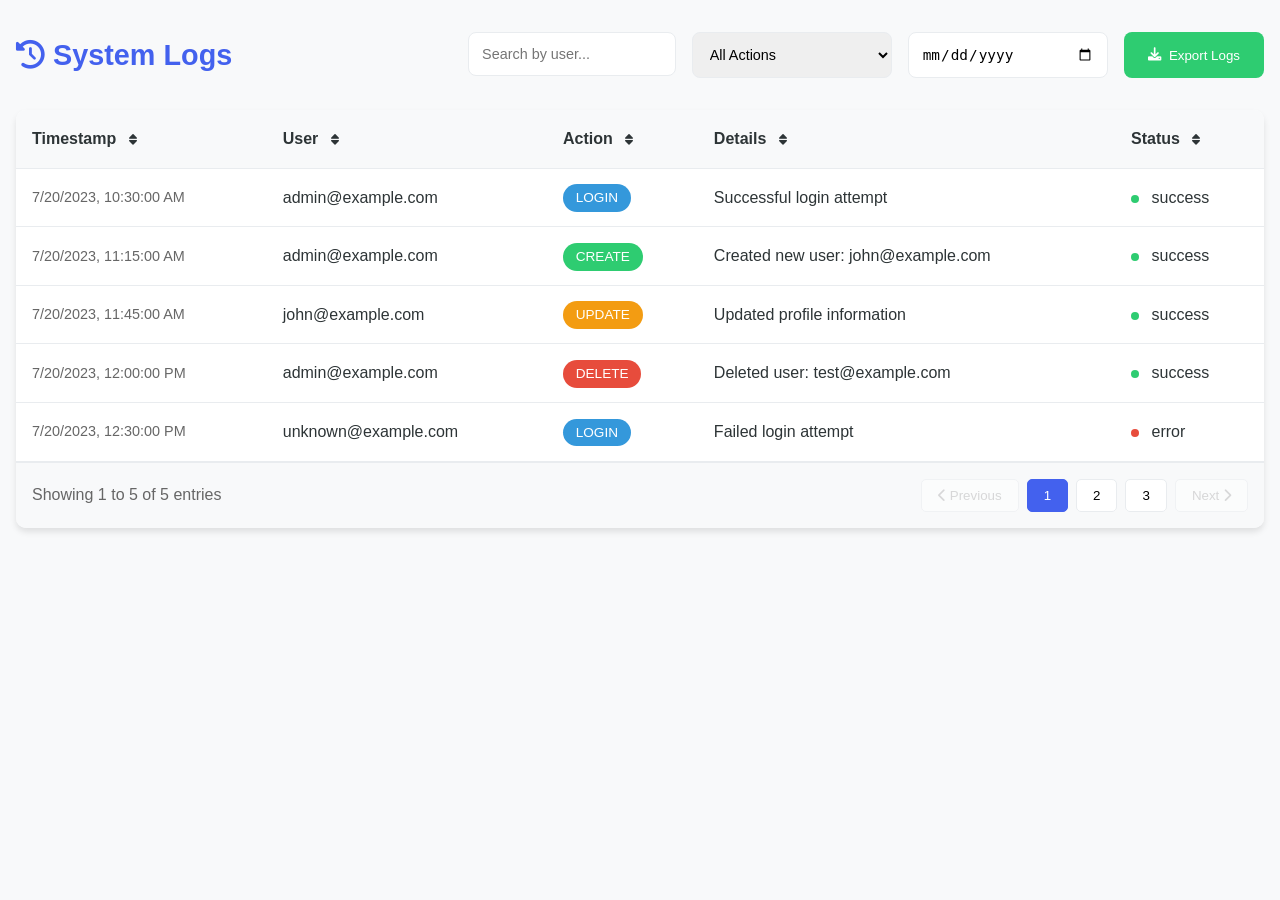
==== Logs.html @ 2fa5e7f1 "This is  start by nouf" ====
<!DOCTYPE html>
<html lang="en">
<head>
    <meta charset="UTF-8">
    <meta name="viewport" content="width=device-width, initial-scale=1.0">
    <title>System Logs</title>
    <link href="https://cdnjs.cloudflare.com/ajax/libs/font-awesome/6.0.0/css/all.min.css" rel="stylesheet">
    <style>
        * {
            margin: 0;
            padding: 0;
            box-sizing: border-box;
        }

        :root {
            --primary-color: #4361ee;
            --secondary-color: #3f37c9;
            --success-color: #2ecc71;
            --warning-color: #f39c12;
            --danger-color: #e74c3c;
            --info-color: #3498db;
            --text-color: #2d3436;
            --bg-color: #f8f9fa;
            --border-color: #e9ecef;
        }

        body {
            font-family: 'Segoe UI', sans-serif;
            background: var(--bg-color);
            color: var(--text-color);
            line-height: 1.6;
        }

        .container {
            max-width: 1400px;
            margin: 2rem auto;
            padding: 0 1rem;
        }

        .header {
            display: flex;
            justify-content: space-between;
            align-items: center;
            margin-bottom: 2rem;
            flex-wrap: wrap;
            gap: 1rem;
        }

        .title {
            font-size: 1.8rem;
            color: var(--primary-color);
            display: flex;
            align-items: center;
            gap: 0.5rem;
        }

        .filters {
            display: flex;
            gap: 1rem;
            flex-wrap: wrap;
        }

        .filter-group {
            position: relative;
        }

        .filter-input {
            padding: 0.8rem;
            border: 1px solid var(--border-color);
            border-radius: 8px;
            font-size: 0.9rem;
            min-width: 200px;
        }

        .filter-input:focus {
            outline: none;
            border-color: var(--primary-color);
            box-shadow: 0 0 0 3px rgba(67, 97, 238, 0.1);
        }

        .logs-container {
            background: white;
            border-radius: 10px;
            box-shadow: 0 4px 6px rgba(0, 0, 0, 0.1);
            overflow: hidden;
        }

        .table-responsive {
            overflow-x: auto;
        }

        table {
            width: 100%;
            border-collapse: collapse;
        }

        th, td {
            padding: 1rem;
            text-align: left;
            border-bottom: 1px solid var(--border-color);
        }

        th {
            background: #f8f9fa;
            font-weight: 600;
            color: var(--text-color);
            cursor: pointer;
            user-select: none;
            position: relative;
        }

        th:hover {
            background: #e9ecef;
        }

        th i {
            margin-left: 0.5rem;
            font-size: 0.8rem;
        }

        tr:hover {
            background: #f8f9fa;
        }

        .action-badge {
            padding: 0.4rem 0.8rem;
            border-radius: 20px;
            font-size: 0.85rem;
            font-weight: 500;
            color: white;
            text-transform: uppercase;
        }

        .action-login { background: var(--info-color); }
        .action-create { background: var(--success-color); }
        .action-update { background: var(--warning-color); }
        .action-delete { background: var(--danger-color); }

        .timestamp {
            color: #666;
            font-size: 0.9rem;
        }

        .pagination {
            display: flex;
            justify-content: space-between;
            align-items: center;
            padding: 1rem;
            background: #f8f9fa;
            border-top: 1px solid var(--border-color);
        }

        .page-info {
            color: #666;
        }

        .page-buttons {
            display: flex;
            gap: 0.5rem;
        }

        .page-btn {
            padding: 0.5rem 1rem;
            border: 1px solid var(--border-color);
            border-radius: 5px;
            background: white;
            cursor: pointer;
            transition: all 0.3s ease;
        }

        .page-btn:hover {
            background: var(--primary-color);
            color: white;
            border-color: var(--primary-color);
        }

        .page-btn.active {
            background: var(--primary-color);
            color: white;
            border-color: var(--primary-color);
        }

        .page-btn:disabled {
            opacity: 0.5;
            cursor: not-allowed;
        }

        @media (max-width: 768px) {
            .header {
                flex-direction: column;
                align-items: stretch;
            }

            .filters {
                flex-direction: column;
            }

            .filter-input {
                width: 100%;
            }
        }

        /* Animation for new logs */
        @keyframes highlightRow {
            0% { background-color: rgba(67, 97, 238, 0.1); }
            100% { background-color: transparent; }
        }

        .new-log {
            animation: highlightRow 2s ease-out;
        }

        /* Export button */
        .export-btn {
            padding: 0.8rem 1.5rem;
            background: var(--success-color);
            color: white;
            border: none;
            border-radius: 8px;
            cursor: pointer;
            display: flex;
            align-items: center;
            gap: 0.5rem;
            transition: all 0.3s ease;
        }

        .export-btn:hover {
            background: #27ae60;
            transform: translateY(-2px);
        }

        /* Status indicator */
        .status-indicator {
            width: 8px;
            height: 8px;
            border-radius: 50%;
            display: inline-block;
            margin-right: 0.5rem;
        }

        .status-success { background: var(--success-color); }
        .status-error { background: var(--danger-color); }
    </style>
</head>
<body>
    <div class="container">
        <div class="header">
            <h1 class="title">
                <i class="fas fa-history"></i>
                System Logs
            </h1>
            <div class="filters">
                <div class="filter-group">
                    <input type="text" class="filter-input" placeholder="Search by user..." id="userFilter">
                </div>
                <div class="filter-group">
                    <select class="filter-input" id="actionFilter">
                        <option value="">All Actions</option>
                        <option value="login">Login</option>
                        <option value="create">Create</option>
                        <option value="update">Update</option>
                        <option value="delete">Delete</option>
                    </select>
                </div>
                <div class="filter-group">
                    <input type="date" class="filter-input" id="dateFilter">
                </div>
                <button class="export-btn" onclick="exportLogs()">
                    <i class="fas fa-download"></i>
                    Export Logs
                </button>
            </div>
        </div>

        <div class="logs-container">
            <div class="table-responsive">
                <table>
                    <thead>
                        <tr>
                            <th onclick="sortTable('timestamp')">
                                Timestamp
                                <i class="fas fa-sort"></i>
                            </th>
                            <th onclick="sortTable('user')">
                                User
                                <i class="fas fa-sort"></i>
                            </th>
                            <th onclick="sortTable('action')">
                                Action
                                <i class="fas fa-sort"></i>
                            </th>
                            <th onclick="sortTable('details')">
                                Details
                                <i class="fas fa-sort"></i>
                            </th>
                            <th onclick="sortTable('status')">
                                Status
                                <i class="fas fa-sort"></i>
                            </th>
                        </tr>
                    </thead>
                    <tbody id="logsTableBody">
                        <!-- Table content will be dynamically populated -->
                    </tbody>
                </table>
            </div>

            <div class="pagination">
                <div class="page-info">
                    Showing <span id="startRecord">1</span> to <span id="endRecord">10</span> of <span id="totalRecords">0</span> entries
                </div>
                <div class="page-buttons">
                    <button class="page-btn" onclick="changePage(-1)" id="prevBtn" disabled>
                        <i class="fas fa-chevron-left"></i> Previous
                    </button>
                    <button class="page-btn active">1</button>
                    <button class="page-btn">2</button>
                    <button class="page-btn">3</button>
                    <button class="page-btn" onclick="changePage(1)" id="nextBtn">
                        Next <i class="fas fa-chevron-right"></i>
                    </button>
                </div>
            </div>
        </div>
    </div>

    <script>
        // Sample logs data
        let logs = [
            {
                id: 1,
                timestamp: '2023-07-20T10:30:00',
                user: 'admin@example.com',
                action: 'login',
                details: 'Successful login attempt',
                status: 'success'
            },
            {
                id: 2,
                timestamp: '2023-07-20T11:15:00',
                user: 'admin@example.com',
                action: 'create',
                details: 'Created new user: john@example.com',
                status: 'success'
            },
            {
                id: 3,
                timestamp: '2023-07-20T11:45:00',
                user: 'john@example.com',
                action: 'update',
                details: 'Updated profile information',
                status: 'success'
            },
            {
                id: 4,
                timestamp: '2023-07-20T12:00:00',
                user: 'admin@example.com',
                action: 'delete',
                details: 'Deleted user: test@example.com',
                status: 'success'
            },
            {
                id: 5,
                timestamp: '2023-07-20T12:30:00',
                user: 'unknown@example.com',
                action: 'login',
                details: 'Failed login attempt',
                status: 'error'
            }
        ];

        // Current sort state
        let currentSort = {
            column: 'timestamp',
            direction: 'desc'
        };

        // Pagination state
        let currentPage = 1;
        const itemsPerPage = 10;

        // Render logs table
        function renderLogs(filteredLogs = logs) {
            const tbody = document.getElementById('logsTableBody');
            tbody.innerHTML = filteredLogs.map(log => `
                <tr>
                    <td class="timestamp">${formatTimestamp(log.timestamp)}</td>
                    <td>${log.user}</td>
                    <td>
                        <span class="action-badge action-${log.action}">
                            ${log.action}
                        </span>
                    </td>
                    <td>${log.details}</td>
                    <td>
                        <span class="status-indicator status-${log.status}"></span>
                        ${log.status}
                    </td>
                </tr>
            `).join('');

            updatePagination(filteredLogs.length);
        }

        // Format timestamp
        function formatTimestamp(timestamp) {
            const date = new Date(timestamp);
            return date.toLocaleString();
        }

        // Sort table
        function sortTable(column) {
            if (currentSort.column === column) {
                currentSort.direction = currentSort.direction === 'asc' ? 'desc' : 'asc';
            } else {
                currentSort.column = column;
                currentSort.direction = 'asc';
            }

            logs.sort((a, b) => {
                let comparison = 0;
                if (a[column] > b[column]) comparison = 1;
                if (a[column] < b[column]) comparison = -1;
                return currentSort.direction === 'asc' ? comparison : -comparison;
            });

            renderLogs();
            updateSortIcons();
        }

        // Update sort icons
        function updateSortIcons() {
            const headers = document.querySelectorAll('th');
            headers.forEach(header => {
                const icon = header.querySelector('i');
                if (header.textContent.toLowerCase().includes(currentSort.column)) {
                    icon.className = `fas fa-sort-${currentSort.direction}`;
                } else {
                    icon.className = 'fas fa-sort';
                }
            });
        }

        // Filter logs
        function filterLogs() {
            const userFilter = document.getElementById('userFilter').value.toLowerCase();
            const actionFilter = document.getElementById('actionFilter').value.toLowerCase();
            const dateFilter = document.getElementById('dateFilter').value;

            const filteredLogs = logs.filter(log => {
                const matchUser = log.user.toLowerCase().includes(userFilter);
                const matchAction = !actionFilter || log.action === actionFilter;
                const matchDate = !dateFilter || log.timestamp.includes(dateFilter);
                return matchUser && matchAction && matchDate;
            });

            renderLogs(filteredLogs);
        }

        // Update pagination
        function updatePagination(totalItems) {
            const totalPages = Math.ceil(totalItems / itemsPerPage);
            document.getElementById('startRecord').textContent = ((currentPage - 1) * itemsPerPage) + 1;
            document.getElementById('endRecord').textContent = Math.min(currentPage * itemsPerPage, totalItems);
            document.getElementById('totalRecords').textContent = totalItems;
            
            document.getElementById('prevBtn').disabled = currentPage === 1;
            document.getElementById('nextBtn').disabled = currentPage === totalPages;
        }

        // Change page
        function changePage(delta) {
            currentPage += delta;
            filterLogs();
        }

        // Export logs
        function exportLogs() {
            const csv = [
                ['Timestamp', 'User', 'Action', 'Details', 'Status'],
                ...logs.map(log => [
                    formatTimestamp(log.timestamp),
                    log.user,
                    log.action,
                    log.details,
                    log.status
                ])
            ].map(row => row.join(',')).join('\n');

            const blob = new Blob([csv], { type: 'text/csv' });
            const url = window.URL.createObjectURL(blob);
            const a = document.createElement('a');
            a.href = url;
            a.download = 'system_logs.csv';
            a.click();
            window.URL.revokeObjectURL(url);
        }

        // Event listeners
        document.getElementById('userFilter').addEventListener('input', filterLogs);
        document.getElementById('actionFilter').addEventListener('change', filterLogs);
        document.getElementById('dateFilter').addEventListener('change', filterLogs);

        // Initial render
        renderLogs();
    </script>
</body>
</html>
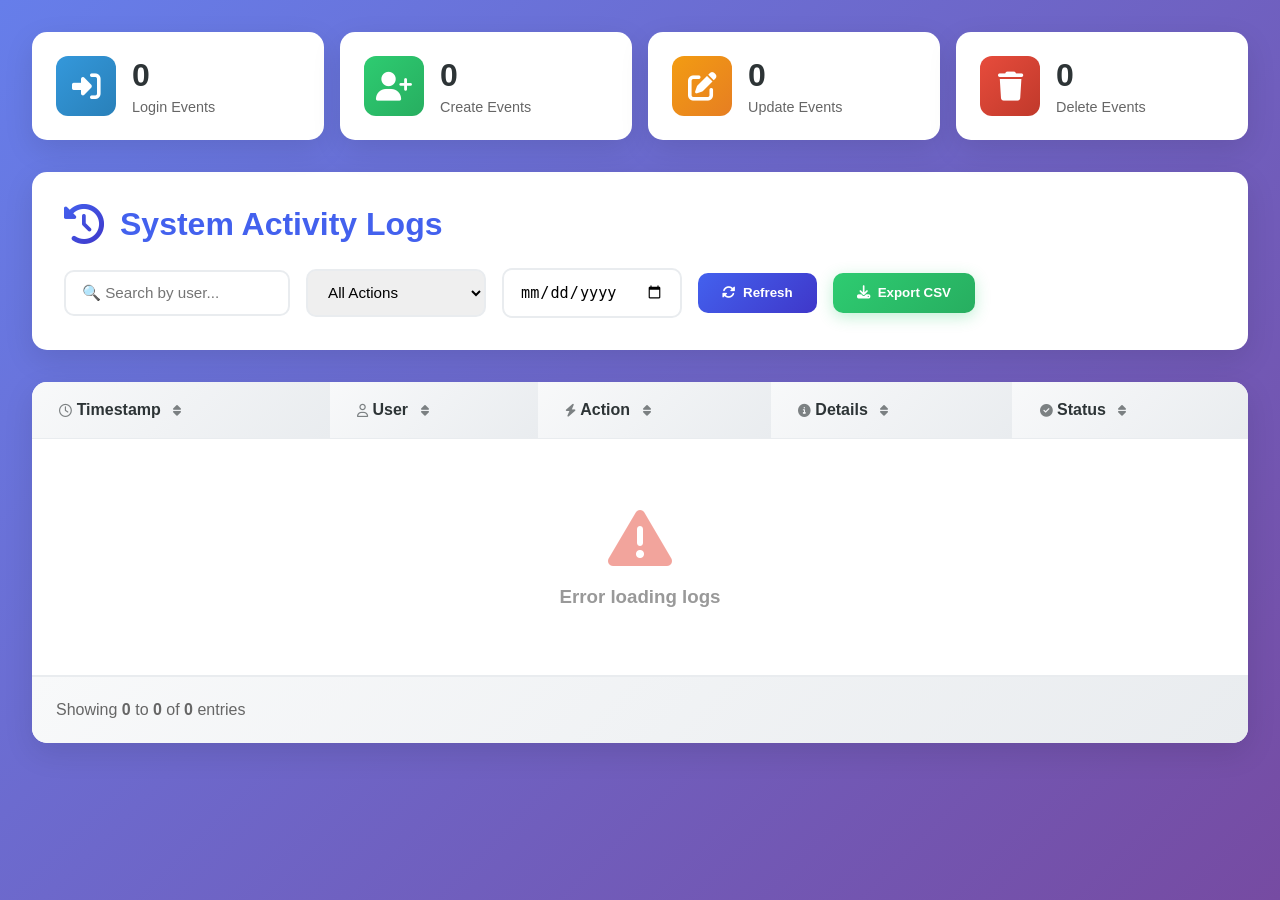
==== commit 046bdc6f: "180" ====
--- a/Logs.html
+++ b/Logs.html
@@ -3,8 +3,8 @@
 <head>
     <meta charset="UTF-8">
     <meta name="viewport" content="width=device-width, initial-scale=1.0">
-    <title>System Logs</title>
-    <link href="https://cdnjs.cloudflare.com/ajax/libs/font-awesome/6.0.0/css/all.min.css" rel="stylesheet">
+    <title>System Logs - Activity Monitor</title>
+    <link href="https://cdnjs.cloudflare.com/ajax/libs/font-awesome/6.4.0/css/all.min.css" rel="stylesheet">
     <style>
         * {
             margin: 0;
@@ -13,75 +13,103 @@
         }
 
         :root {
-            --primary-color: #4361ee;
-            --secondary-color: #3f37c9;
-            --success-color: #2ecc71;
-            --warning-color: #f39c12;
-            --danger-color: #e74c3c;
-            --info-color: #3498db;
-            --text-color: #2d3436;
-            --bg-color: #f8f9fa;
-            --border-color: #e9ecef;
+            --primary: #4361ee;
+            --secondary: #3f37c9;
+            --success: #2ecc71;
+            --warning: #f39c12;
+            --danger: #e74c3c;
+            --info: #3498db;
+            --dark: #2d3436;
+            --light: #f8f9fa;
+            --border: #e9ecef;
         }
 
         body {
-            font-family: 'Segoe UI', sans-serif;
-            background: var(--bg-color);
-            color: var(--text-color);
-            line-height: 1.6;
+            font-family: 'Segoe UI', Tahoma, Geneva, Verdana, sans-serif;
+            background: linear-gradient(135deg, #667eea 0%, #764ba2 100%);
+            min-height: 100vh;
+            padding: 2rem;
         }
 
         .container {
             max-width: 1400px;
-            margin: 2rem auto;
-            padding: 0 1rem;
+            margin: 0 auto;
         }
 
         .header {
+            background: white;
+            padding: 2rem;
+            border-radius: 15px;
+            box-shadow: 0 10px 30px rgba(0,0,0,0.1);
+            margin-bottom: 2rem;
             display: flex;
             justify-content: space-between;
             align-items: center;
-            margin-bottom: 2rem;
             flex-wrap: wrap;
+            gap: 1.5rem;
+        }
+
+        .title {
+            font-size: 2rem;
+            color: var(--primary);
+            display: flex;
+            align-items: center;
             gap: 1rem;
         }
 
-        .title {
-            font-size: 1.8rem;
-            color: var(--primary-color);
-            display: flex;
-            align-items: center;
-            gap: 0.5rem;
+        .title i {
+            font-size: 2.5rem;
+            background: linear-gradient(135deg, var(--primary), var(--secondary));
+            -webkit-background-clip: text;
+            -webkit-text-fill-color: transparent;
         }
 
         .filters {
             display: flex;
             gap: 1rem;
             flex-wrap: wrap;
-        }
-
-        .filter-group {
-            position: relative;
-        }
-
-        .filter-input {
-            padding: 0.8rem;
-            border: 1px solid var(--border-color);
-            border-radius: 8px;
-            font-size: 0.9rem;
-            min-width: 200px;
-        }
-
-        .filter-input:focus {
+            align-items: center;
+        }
+
+        .filter-input, .filter-select {
+            padding: 0.8rem 1rem;
+            border: 2px solid var(--border);
+            border-radius: 10px;
+            font-size: 0.95rem;
+            transition: all 0.3s ease;
+            min-width: 180px;
+        }
+
+        .filter-input:focus, .filter-select:focus {
             outline: none;
-            border-color: var(--primary-color);
-            box-shadow: 0 0 0 3px rgba(67, 97, 238, 0.1);
+            border-color: var(--primary);
+            box-shadow: 0 0 0 4px rgba(67, 97, 238, 0.1);
+        }
+
+        .export-btn {
+            padding: 0.8rem 1.5rem;
+            background: linear-gradient(135deg, var(--success), #27ae60);
+            color: white;
+            border: none;
+            border-radius: 10px;
+            cursor: pointer;
+            display: flex;
+            align-items: center;
+            gap: 0.5rem;
+            font-weight: 600;
+            transition: all 0.3s ease;
+            box-shadow: 0 4px 15px rgba(46, 204, 113, 0.3);
+        }
+
+        .export-btn:hover {
+            transform: translateY(-2px);
+            box-shadow: 0 6px 20px rgba(46, 204, 113, 0.4);
         }
 
         .logs-container {
             background: white;
-            border-radius: 10px;
-            box-shadow: 0 4px 6px rgba(0, 0, 0, 0.1);
+            border-radius: 15px;
+            box-shadow: 0 10px 30px rgba(0,0,0,0.1);
             overflow: hidden;
         }
 
@@ -95,27 +123,28 @@
         }
 
         th, td {
-            padding: 1rem;
+            padding: 1.2rem;
             text-align: left;
-            border-bottom: 1px solid var(--border-color);
+            border-bottom: 1px solid var(--border);
         }
 
         th {
-            background: #f8f9fa;
+            background: linear-gradient(135deg, #f8f9fa, #e9ecef);
             font-weight: 600;
-            color: var(--text-color);
+            color: var(--dark);
             cursor: pointer;
             user-select: none;
-            position: relative;
+            transition: background 0.3s ease;
         }
 
         th:hover {
-            background: #e9ecef;
+            background: linear-gradient(135deg, #e9ecef, #dee2e6);
         }
 
         th i {
             margin-left: 0.5rem;
             font-size: 0.8rem;
+            opacity: 0.6;
         }
 
         tr:hover {
@@ -123,66 +152,130 @@
         }
 
         .action-badge {
-            padding: 0.4rem 0.8rem;
+            padding: 0.5rem 1rem;
             border-radius: 20px;
             font-size: 0.85rem;
-            font-weight: 500;
+            font-weight: 600;
             color: white;
             text-transform: uppercase;
-        }
-
-        .action-login { background: var(--info-color); }
-        .action-create { background: var(--success-color); }
-        .action-update { background: var(--warning-color); }
-        .action-delete { background: var(--danger-color); }
+            display: inline-flex;
+            align-items: center;
+            gap: 0.5rem;
+        }
+
+        .action-login { 
+            background: linear-gradient(135deg, var(--info), #2980b9);
+        }
+        .action-create { 
+            background: linear-gradient(135deg, var(--success), #27ae60);
+        }
+        .action-update { 
+            background: linear-gradient(135deg, var(--warning), #e67e22);
+        }
+        .action-delete { 
+            background: linear-gradient(135deg, var(--danger), #c0392b);
+        }
 
         .timestamp {
             color: #666;
             font-size: 0.9rem;
-        }
+            display: flex;
+            align-items: center;
+            gap: 0.5rem;
+        }
+
+        .status-indicator {
+            width: 10px;
+            height: 10px;
+            border-radius: 50%;
+            display: inline-block;
+            margin-right: 0.5rem;
+            animation: pulse 2s infinite;
+        }
+
+        @keyframes pulse {
+            0%, 100% { opacity: 1; }
+            50% { opacity: 0.5; }
+        }
+
+        .status-success { background: var(--success); }
+        .status-error { background: var(--danger); }
 
         .pagination {
             display: flex;
             justify-content: space-between;
             align-items: center;
-            padding: 1rem;
-            background: #f8f9fa;
-            border-top: 1px solid var(--border-color);
+            padding: 1.5rem;
+            background: linear-gradient(135deg, #f8f9fa, #e9ecef);
+            border-top: 1px solid var(--border);
+            flex-wrap: wrap;
+            gap: 1rem;
         }
 
         .page-info {
             color: #666;
+            font-weight: 500;
         }
 
         .page-buttons {
             display: flex;
             gap: 0.5rem;
+            flex-wrap: wrap;
         }
 
         .page-btn {
-            padding: 0.5rem 1rem;
-            border: 1px solid var(--border-color);
-            border-radius: 5px;
+            padding: 0.6rem 1rem;
+            border: 2px solid var(--border);
+            border-radius: 8px;
             background: white;
             cursor: pointer;
             transition: all 0.3s ease;
-        }
-
-        .page-btn:hover {
-            background: var(--primary-color);
+            font-weight: 500;
+        }
+
+        .page-btn:hover:not(:disabled) {
+            background: var(--primary);
             color: white;
-            border-color: var(--primary-color);
+            border-color: var(--primary);
+            transform: translateY(-2px);
         }
 
         .page-btn.active {
-            background: var(--primary-color);
+            background: var(--primary);
             color: white;
-            border-color: var(--primary-color);
+            border-color: var(--primary);
         }
 
         .page-btn:disabled {
             opacity: 0.5;
             cursor: not-allowed;
+        }
+
+        .loading {
+            text-align: center;
+            padding: 3rem;
+            color: #666;
+        }
+
+        .loading i {
+            font-size: 3rem;
+            animation: spin 1s linear infinite;
+        }
+
+        @keyframes spin {
+            100% { transform: rotate(360deg); }
+        }
+
+        .empty-state {
+            text-align: center;
+            padding: 3rem;
+            color: #999;
+        }
+
+        .empty-state i {
+            font-size: 4rem;
+            margin-bottom: 1rem;
+            opacity: 0.5;
         }
 
         @media (max-width: 768px) {
@@ -195,199 +288,276 @@
                 flex-direction: column;
             }
 
-            .filter-input {
+            .filter-input, .filter-select {
                 width: 100%;
             }
-        }
-
-        /* Animation for new logs */
-        @keyframes highlightRow {
-            0% { background-color: rgba(67, 97, 238, 0.1); }
-            100% { background-color: transparent; }
-        }
-
-        .new-log {
-            animation: highlightRow 2s ease-out;
-        }
-
-        /* Export button */
-        .export-btn {
+
+            table {
+                font-size: 0.85rem;
+            }
+
+            th, td {
+                padding: 0.8rem;
+            }
+        }
+
+        .refresh-btn {
             padding: 0.8rem 1.5rem;
-            background: var(--success-color);
+            background: linear-gradient(135deg, var(--primary), var(--secondary));
             color: white;
             border: none;
-            border-radius: 8px;
+            border-radius: 10px;
             cursor: pointer;
             display: flex;
             align-items: center;
             gap: 0.5rem;
+            font-weight: 600;
             transition: all 0.3s ease;
         }
 
-        .export-btn:hover {
-            background: #27ae60;
+        .refresh-btn:hover {
             transform: translateY(-2px);
-        }
-
-        /* Status indicator */
-        .status-indicator {
-            width: 8px;
-            height: 8px;
-            border-radius: 50%;
-            display: inline-block;
-            margin-right: 0.5rem;
-        }
-
-        .status-success { background: var(--success-color); }
-        .status-error { background: var(--danger-color); }
+            box-shadow: 0 6px 20px rgba(67, 97, 238, 0.4);
+        }
+
+        .stats-container {
+            display: grid;
+            grid-template-columns: repeat(auto-fit, minmax(200px, 1fr));
+            gap: 1rem;
+            margin-bottom: 2rem;
+        }
+
+        .stat-card {
+            background: white;
+            padding: 1.5rem;
+            border-radius: 15px;
+            box-shadow: 0 10px 30px rgba(0,0,0,0.1);
+            display: flex;
+            align-items: center;
+            gap: 1rem;
+        }
+
+        .stat-icon {
+            width: 60px;
+            height: 60px;
+            border-radius: 12px;
+            display: flex;
+            align-items: center;
+            justify-content: center;
+            font-size: 1.8rem;
+            color: white;
+        }
+
+        .stat-icon.login { background: linear-gradient(135deg, var(--info), #2980b9); }
+        .stat-icon.create { background: linear-gradient(135deg, var(--success), #27ae60); }
+        .stat-icon.update { background: linear-gradient(135deg, var(--warning), #e67e22); }
+        .stat-icon.delete { background: linear-gradient(135deg, var(--danger), #c0392b); }
+
+        .stat-content h3 {
+            font-size: 2rem;
+            color: var(--dark);
+            margin-bottom: 0.3rem;
+        }
+
+        .stat-content p {
+            color: #666;
+            font-size: 0.9rem;
+        }
     </style>
 </head>
 <body>
     <div class="container">
+        <!-- Statistics Cards -->
+        <div class="stats-container">
+            <div class="stat-card">
+                <div class="stat-icon login">
+                    <i class="fas fa-sign-in-alt"></i>
+                </div>
+                <div class="stat-content">
+                    <h3 id="loginCount">0</h3>
+                    <p>Login Events</p>
+                </div>
+            </div>
+            <div class="stat-card">
+                <div class="stat-icon create">
+                    <i class="fas fa-user-plus"></i>
+                </div>
+                <div class="stat-content">
+                    <h3 id="createCount">0</h3>
+                    <p>Create Events</p>
+                </div>
+            </div>
+            <div class="stat-card">
+                <div class="stat-icon update">
+                    <i class="fas fa-edit"></i>
+                </div>
+                <div class="stat-content">
+                    <h3 id="updateCount">0</h3>
+                    <p>Update Events</p>
+                </div>
+            </div>
+            <div class="stat-card">
+                <div class="stat-icon delete">
+                    <i class="fas fa-trash"></i>
+                </div>
+                <div class="stat-content">
+                    <h3 id="deleteCount">0</h3>
+                    <p>Delete Events</p>
+                </div>
+            </div>
+        </div>
+
+        <!-- Header -->
         <div class="header">
             <h1 class="title">
                 <i class="fas fa-history"></i>
-                System Logs
+                System Activity Logs
             </h1>
             <div class="filters">
-                <div class="filter-group">
-                    <input type="text" class="filter-input" placeholder="Search by user..." id="userFilter">
-                </div>
-                <div class="filter-group">
-                    <select class="filter-input" id="actionFilter">
-                        <option value="">All Actions</option>
-                        <option value="login">Login</option>
-                        <option value="create">Create</option>
-                        <option value="update">Update</option>
-                        <option value="delete">Delete</option>
-                    </select>
-                </div>
-                <div class="filter-group">
-                    <input type="date" class="filter-input" id="dateFilter">
-                </div>
+                <input type="text" class="filter-input" placeholder="🔍 Search by user..." id="userFilter">
+                <select class="filter-select" id="actionFilter">
+                    <option value="">All Actions</option>
+                    <option value="login">Login</option>
+                    <option value="create">Create</option>
+                    <option value="update">Update</option>
+                    <option value="delete">Delete</option>
+                </select>
+                <input type="date" class="filter-input" id="dateFilter">
+                <button class="refresh-btn" onclick="fetchLogs()">
+                    <i class="fas fa-sync-alt"></i>
+                    Refresh
+                </button>
                 <button class="export-btn" onclick="exportLogs()">
                     <i class="fas fa-download"></i>
-                    Export Logs
+                    Export CSV
                 </button>
             </div>
         </div>
 
+        <!-- Logs Table -->
         <div class="logs-container">
             <div class="table-responsive">
                 <table>
                     <thead>
                         <tr>
                             <th onclick="sortTable('timestamp')">
-                                Timestamp
+                                <i class="far fa-clock"></i> Timestamp
                                 <i class="fas fa-sort"></i>
                             </th>
                             <th onclick="sortTable('user')">
-                                User
+                                <i class="far fa-user"></i> User
                                 <i class="fas fa-sort"></i>
                             </th>
                             <th onclick="sortTable('action')">
-                                Action
+                                <i class="fas fa-bolt"></i> Action
                                 <i class="fas fa-sort"></i>
                             </th>
                             <th onclick="sortTable('details')">
-                                Details
+                                <i class="fas fa-info-circle"></i> Details
                                 <i class="fas fa-sort"></i>
                             </th>
                             <th onclick="sortTable('status')">
-                                Status
+                                <i class="fas fa-check-circle"></i> Status
                                 <i class="fas fa-sort"></i>
                             </th>
                         </tr>
                     </thead>
                     <tbody id="logsTableBody">
-                        <!-- Table content will be dynamically populated -->
+                        <tr>
+                            <td colspan="5" class="loading">
+                                <i class="fas fa-spinner"></i>
+                                <p>Loading logs...</p>
+                            </td>
+                        </tr>
                     </tbody>
                 </table>
             </div>
 
             <div class="pagination">
                 <div class="page-info">
-                    Showing <span id="startRecord">1</span> to <span id="endRecord">10</span> of <span id="totalRecords">0</span> entries
-                </div>
-                <div class="page-buttons">
-                    <button class="page-btn" onclick="changePage(-1)" id="prevBtn" disabled>
-                        <i class="fas fa-chevron-left"></i> Previous
-                    </button>
-                    <button class="page-btn active">1</button>
-                    <button class="page-btn">2</button>
-                    <button class="page-btn">3</button>
-                    <button class="page-btn" onclick="changePage(1)" id="nextBtn">
-                        Next <i class="fas fa-chevron-right"></i>
-                    </button>
+                    Showing <strong><span id="startRecord">0</span></strong> to <strong><span id="endRecord">0</span></strong> of <strong><span id="totalRecords">0</span></strong> entries
+                </div>
+                <div class="page-buttons" id="pageButtons">
+                    <!-- Pagination buttons will be generated dynamically -->
                 </div>
             </div>
         </div>
     </div>
 
     <script>
-        // Sample logs data
-        let logs = [
-            {
-                id: 1,
-                timestamp: '2023-07-20T10:30:00',
-                user: 'admin@example.com',
-                action: 'login',
-                details: 'Successful login attempt',
-                status: 'success'
-            },
-            {
-                id: 2,
-                timestamp: '2023-07-20T11:15:00',
-                user: 'admin@example.com',
-                action: 'create',
-                details: 'Created new user: john@example.com',
-                status: 'success'
-            },
-            {
-                id: 3,
-                timestamp: '2023-07-20T11:45:00',
-                user: 'john@example.com',
-                action: 'update',
-                details: 'Updated profile information',
-                status: 'success'
-            },
-            {
-                id: 4,
-                timestamp: '2023-07-20T12:00:00',
-                user: 'admin@example.com',
-                action: 'delete',
-                details: 'Deleted user: test@example.com',
-                status: 'success'
-            },
-            {
-                id: 5,
-                timestamp: '2023-07-20T12:30:00',
-                user: 'unknown@example.com',
-                action: 'login',
-                details: 'Failed login attempt',
-                status: 'error'
-            }
-        ];
-
-        // Current sort state
-        let currentSort = {
-            column: 'timestamp',
-            direction: 'desc'
-        };
-
-        // Pagination state
+        let logs = [];
+        let filteredLogs = [];
         let currentPage = 1;
+        let totalPages = 1;
         const itemsPerPage = 10;
+        let currentSort = { column: 'timestamp', direction: 'desc' };
+
+        // Fetch logs from server
+        async function fetchLogs() {
+            try {
+                const userFilter = document.getElementById('userFilter').value;
+                const actionFilter = document.getElementById('actionFilter').value;
+                const dateFilter = document.getElementById('dateFilter').value;
+
+                const params = new URLSearchParams({
+                    page: currentPage,
+                    limit: itemsPerPage,
+                    user: userFilter,
+                    action: actionFilter,
+                    date: dateFilter
+                });
+
+                const response = await fetch(`get_logs.php?${params}`);
+                const data = await response.json();
+
+                if (data.success) {
+                    logs = data.logs;
+                    filteredLogs = logs;
+                    totalPages = data.totalPages;
+                    renderLogs();
+                    updatePagination(data.total);
+                    updateStats();
+                } else {
+                    showError('Failed to load logs');
+                }
+            } catch (error) {
+                console.error('Error fetching logs:', error);
+                showError('Error loading logs');
+            }
+        }
 
         // Render logs table
-        function renderLogs(filteredLogs = logs) {
+        function renderLogs() {
             const tbody = document.getElementById('logsTableBody');
+            
+            if (filteredLogs.length === 0) {
+                tbody.innerHTML = `
+                    <tr>
+                        <td colspan="5">
+                            <div class="empty-state">
+                                <i class="fas fa-inbox"></i>
+                                <h3>No Logs Found</h3>
+                                <p>No activity logs match your filters</p>
+                            </div>
+                        </td>
+                    </tr>
+                `;
+                return;
+            }
+
             tbody.innerHTML = filteredLogs.map(log => `
                 <tr>
-                    <td class="timestamp">${formatTimestamp(log.timestamp)}</td>
-                    <td>${log.user}</td>
+                    <td class="timestamp">
+                        <i class="far fa-clock"></i>
+                        ${formatTimestamp(log.timestamp)}
+                    </td>
+                    <td>
+                        <i class="far fa-user"></i>
+                        ${log.user}
+                    </td>
                     <td>
                         <span class="action-badge action-${log.action}">
+                            <i class="fas fa-${getActionIcon(log.action)}"></i>
                             ${log.action}
                         </span>
                     </td>
@@ -398,14 +568,109 @@
                     </td>
                 </tr>
             `).join('');
-
-            updatePagination(filteredLogs.length);
+        }
+
+        // Get action icon
+        function getActionIcon(action) {
+            const icons = {
+                'login': 'sign-in-alt',
+                'create': 'user-plus',
+                'update': 'edit',
+                'delete': 'trash'
+            };
+            return icons[action] || 'bolt';
         }
 
         // Format timestamp
         function formatTimestamp(timestamp) {
             const date = new Date(timestamp);
-            return date.toLocaleString();
+            return date.toLocaleString('en-US', {
+                year: 'numeric',
+                month: 'short',
+                day: 'numeric',
+                hour: '2-digit',
+                minute: '2-digit',
+                second: '2-digit'
+            });
+        }
+
+        // Update statistics
+        function updateStats() {
+            const stats = {
+                login: 0,
+                create: 0,
+                update: 0,
+                delete: 0
+            };
+
+            logs.forEach(log => {
+                if (stats.hasOwnProperty(log.action)) {
+                    stats[log.action]++;
+                }
+            });
+
+            document.getElementById('loginCount').textContent = stats.login;
+            document.getElementById('createCount').textContent = stats.create;
+            document.getElementById('updateCount').textContent = stats.update;
+            document.getElementById('deleteCount').textContent = stats.delete;
+        }
+
+        // Update pagination
+        function updatePagination(total) {
+            const start = (currentPage - 1) * itemsPerPage + 1;
+            const end = Math.min(currentPage * itemsPerPage, total);
+            
+            document.getElementById('startRecord').textContent = total > 0 ? start : 0;
+            document.getElementById('endRecord').textContent = end;
+            document.getElementById('totalRecords').textContent = total;
+
+            renderPaginationButtons();
+        }
+
+        // Render pagination buttons
+        function renderPaginationButtons() {
+            const container = document.getElementById('pageButtons');
+            let buttons = '';
+
+            // Previous button
+            buttons += `
+                <button class="page-btn" onclick="changePage(${currentPage - 1})" ${currentPage === 1 ? 'disabled' : ''}>
+                    <i class="fas fa-chevron-left"></i> Previous
+                </button>
+            `;
+
+            // Page numbers
+            const maxButtons = 5;
+            let startPage = Math.max(1, currentPage - Math.floor(maxButtons / 2));
+            let endPage = Math.min(totalPages, startPage + maxButtons - 1);
+
+            if (endPage - startPage < maxButtons - 1) {
+                startPage = Math.max(1, endPage - maxButtons + 1);
+            }
+
+            for (let i = startPage; i <= endPage; i++) {
+                buttons += `
+                    <button class="page-btn ${i === currentPage ? 'active' : ''}" onclick="changePage(${i})">
+                        ${i}
+                    </button>
+                `;
+            }
+
+            // Next button
+            buttons += `
+                <button class="page-btn" onclick="changePage(${currentPage + 1})" ${currentPage === totalPages ? 'disabled' : ''}>
+                    Next <i class="fas fa-chevron-right"></i>
+                </button>
+            `;
+
+            container.innerHTML = buttons;
+        }
+
+        // Change page
+        function changePage(page) {
+            if (page < 1 || page > totalPages) return;
+            currentPage = page;
+            fetchLogs();
         }
 
         // Sort table
@@ -417,11 +682,18 @@
                 currentSort.direction = 'asc';
             }
 
-            logs.sort((a, b) => {
-                let comparison = 0;
-                if (a[column] > b[column]) comparison = 1;
-                if (a[column] < b[column]) comparison = -1;
-                return currentSort.direction === 'asc' ? comparison : -comparison;
+            filteredLogs.sort((a, b) => {
+                let aVal = a[column];
+                let bVal = b[column];
+                
+                if (column === 'timestamp') {
+                    aVal = new Date(aVal);
+                    bVal = new Date(bVal);
+                }
+
+                if (aVal < bVal) return currentSort.direction === 'asc' ? -1 : 1;
+                if (aVal > bVal) return currentSort.direction === 'asc' ? 1 : -1;
+                return 0;
             });
 
             renderLogs();
@@ -430,51 +702,23 @@
 
         // Update sort icons
         function updateSortIcons() {
-            const headers = document.querySelectorAll('th');
-            headers.forEach(header => {
-                const icon = header.querySelector('i');
-                if (header.textContent.toLowerCase().includes(currentSort.column)) {
-                    icon.className = `fas fa-sort-${currentSort.direction}`;
-                } else {
-                    icon.className = 'fas fa-sort';
+            document.querySelectorAll('th i.fa-sort, th i.fa-sort-up, th i.fa-sort-down').forEach(icon => {
+                icon.className = 'fas fa-sort';
+            });
+
+            const header = Array.from(document.querySelectorAll('th')).find(th => 
+                th.textContent.toLowerCase().includes(currentSort.column)
+            );
+
+            if (header) {
+                const icon = header.querySelector('i.fa-sort');
+                if (icon) {
+                    icon.className = `fas fa-sort-${currentSort.direction === 'asc' ? 'up' : 'down'}`;
                 }
-            });
-        }
-
-        // Filter logs
-        function filterLogs() {
-            const userFilter = document.getElementById('userFilter').value.toLowerCase();
-            const actionFilter = document.getElementById('actionFilter').value.toLowerCase();
-            const dateFilter = document.getElementById('dateFilter').value;
-
-            const filteredLogs = logs.filter(log => {
-                const matchUser = log.user.toLowerCase().includes(userFilter);
-                const matchAction = !actionFilter || log.action === actionFilter;
-                const matchDate = !dateFilter || log.timestamp.includes(dateFilter);
-                return matchUser && matchAction && matchDate;
-            });
-
-            renderLogs(filteredLogs);
-        }
-
-        // Update pagination
-        function updatePagination(totalItems) {
-            const totalPages = Math.ceil(totalItems / itemsPerPage);
-            document.getElementById('startRecord').textContent = ((currentPage - 1) * itemsPerPage) + 1;
-            document.getElementById('endRecord').textContent = Math.min(currentPage * itemsPerPage, totalItems);
-            document.getElementById('totalRecords').textContent = totalItems;
-            
-            document.getElementById('prevBtn').disabled = currentPage === 1;
-            document.getElementById('nextBtn').disabled = currentPage === totalPages;
-        }
-
-        // Change page
-        function changePage(delta) {
-            currentPage += delta;
-            filterLogs();
-        }
-
-        // Export logs
+            }
+        }
+
+        // Export logs to CSV
         function exportLogs() {
             const csv = [
                 ['Timestamp', 'User', 'Action', 'Details', 'Status'],
@@ -482,27 +726,77 @@
                     formatTimestamp(log.timestamp),
                     log.user,
                     log.action,
-                    log.details,
+                    log.details.replace(/,/g, ';'),
                     log.status
                 ])
             ].map(row => row.join(',')).join('\n');
 
-            const blob = new Blob([csv], { type: 'text/csv' });
-            const url = window.URL.createObjectURL(blob);
-            const a = document.createElement('a');
-            a.href = url;
-            a.download = 'system_logs.csv';
-            a.click();
-            window.URL.revokeObjectURL(url);
+            const blob = new Blob([csv], { type: 'text/csv;charset=utf-8;' });
+            const link = document.createElement('a');
+            const url = URL.createObjectURL(blob);
+            
+            link.setAttribute('href', url);
+            link.setAttribute('download', `system_logs_${new Date().toISOString().split('T')[0]}.csv`);
+            link.style.visibility = 'hidden';
+            
+            document.body.appendChild(link);
+            link.click();
+            document.body.removeChild(link);
+        }
+
+        // Show error
+        function showError(message) {
+            const tbody = document.getElementById('logsTableBody');
+            tbody.innerHTML = `
+                <tr>
+                    <td colspan="5">
+                        <div class="empty-state">
+                            <i class="fas fa-exclamation-triangle" style="color: var(--danger);"></i>
+                            <h3>${message}</h3>
+                        </div>
+                    </td>
+                </tr>
+            `;
         }
 
         // Event listeners
-        document.getElementById('userFilter').addEventListener('input', filterLogs);
-        document.getElementById('actionFilter').addEventListener('change', filterLogs);
-        document.getElementById('dateFilter').addEventListener('change', filterLogs);
-
-        // Initial render
-        renderLogs();
+        document.getElementById('userFilter').addEventListener('input', () => {
+            currentPage = 1;
+            fetchLogs();
+        });
+
+        document.getElementById('actionFilter').addEventListener('change', () => {
+            currentPage = 1;
+            fetchLogs();
+        });
+
+        document.getElementById('dateFilter').addEventListener('change', () => {
+            currentPage = 1;
+            fetchLogs();
+        });
+
+        // Auto-refresh every 30 seconds
+        setInterval(fetchLogs, 30000);
+
+        // Initial load
+        fetchLogs();
+        function deleteUser(userId) {
+    fetch('delete_user.php', {
+        method: 'POST',
+        headers: { 'Content-Type': 'application/x-www-form-urlencoded' },
+        body: new URLSearchParams({ id: userId })
+    })
+    .then(res => res.json())
+    .then(data => {
+        if (data.success) {
+            alert('User deleted successfully');
+            // تحديث الجدول أو إزالة الصف
+        } else {
+            alert('Error: ' + data.message);
+        }
+    });
+}
+
     </script>
 </body>
 </html>
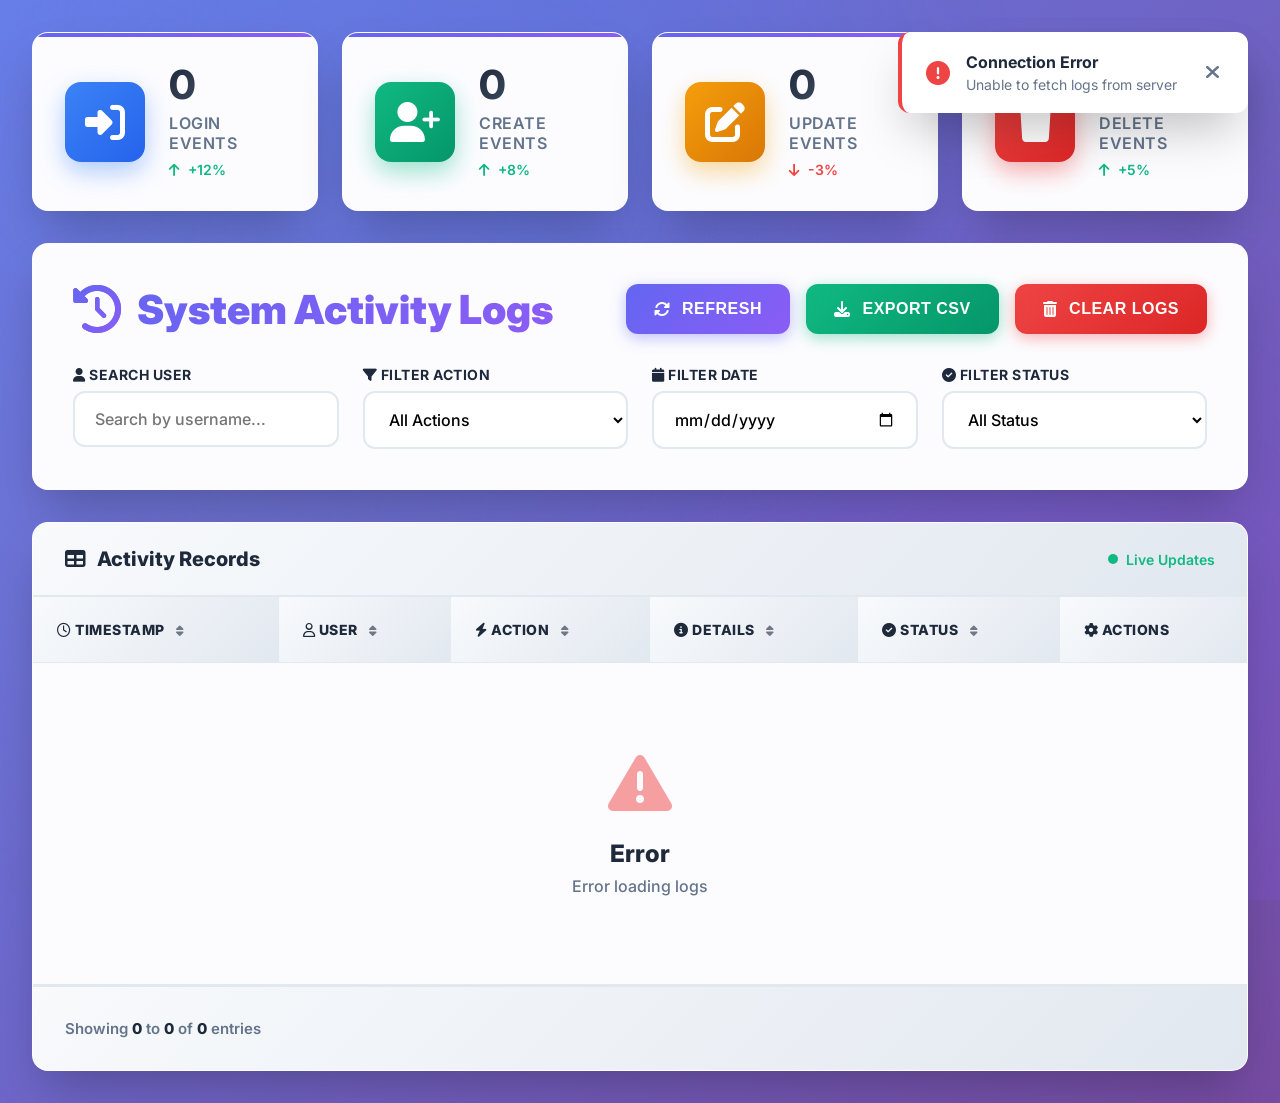
==== commit 048ab805: "last updated index.html and login.php" ====
--- a/Logs.html
+++ b/Logs.html
@@ -3,8 +3,9 @@
 <head>
     <meta charset="UTF-8">
     <meta name="viewport" content="width=device-width, initial-scale=1.0">
-    <title>System Logs - Activity Monitor</title>
-    <link href="https://cdnjs.cloudflare.com/ajax/libs/font-awesome/6.4.0/css/all.min.css" rel="stylesheet">
+    <title>System Logs - Advanced Activity Monitor</title>
+    <link href="https://cdnjs.cloudflare.com/ajax/libs/font-awesome/6.5.1/css/all.min.css" rel="stylesheet">
+    <link href="https://fonts.googleapis.com/css2?family=Inter:wght@300;400;500;600;700;800;900&display=swap" rel="stylesheet">
     <style>
         * {
             margin: 0;
@@ -13,104 +14,419 @@
         }
 
         :root {
-            --primary: #4361ee;
-            --secondary: #3f37c9;
-            --success: #2ecc71;
-            --warning: #f39c12;
-            --danger: #e74c3c;
-            --info: #3498db;
-            --dark: #2d3436;
-            --light: #f8f9fa;
-            --border: #e9ecef;
+            --primary: #6366f1;
+            --primary-dark: #4f46e5;
+            --primary-light: #818cf8;
+            --secondary: #8b5cf6;
+            --success: #10b981;
+            --success-dark: #059669;
+            --warning: #f59e0b;
+            --warning-dark: #d97706;
+            --danger: #ef4444;
+            --danger-dark: #dc2626;
+            --info: #3b82f6;
+            --info-dark: #2563eb;
+            --dark: #1e293b;
+            --light: #f8fafc;
+            --gray: #64748b;
+            --border: #e2e8f0;
+            --shadow: 0 4px 6px -1px rgba(0,0,0,0.1);
+            --shadow-lg: 0 20px 25px -5px rgba(0,0,0,0.1);
+            --shadow-xl: 0 25px 50px -12px rgba(0,0,0,0.25);
+            --radius: 12px;
+            --radius-lg: 16px;
+            --transition: all 0.3s cubic-bezier(0.4, 0, 0.2, 1);
         }
 
         body {
-            font-family: 'Segoe UI', Tahoma, Geneva, Verdana, sans-serif;
+            font-family: 'Inter', -apple-system, BlinkMacSystemFont, 'Segoe UI', sans-serif;
             background: linear-gradient(135deg, #667eea 0%, #764ba2 100%);
             min-height: 100vh;
             padding: 2rem;
+            position: relative;
+            overflow-x: hidden;
+        }
+
+        body::before {
+            content: '';
+            position: fixed;
+            top: 0;
+            left: 0;
+            width: 100%;
+            height: 100%;
+            background: 
+                radial-gradient(circle at 20% 50%, rgba(120, 119, 198, 0.3), transparent 50%),
+                radial-gradient(circle at 80% 80%, rgba(138, 92, 246, 0.3), transparent 50%),
+                radial-gradient(circle at 40% 20%, rgba(59, 130, 246, 0.2), transparent 50%);
+            pointer-events: none;
+            animation: gradientShift 15s ease infinite;
+            z-index: 0;
+        }
+
+        @keyframes gradientShift {
+            0%, 100% { opacity: 1; }
+            50% { opacity: 0.8; }
         }
 
         .container {
-            max-width: 1400px;
+            max-width: 1600px;
             margin: 0 auto;
-        }
-
+            position: relative;
+            z-index: 1;
+        }
+
+        /* Statistics Cards */
+        .stats-container {
+            display: grid;
+            grid-template-columns: repeat(auto-fit, minmax(280px, 1fr));
+            gap: 1.5rem;
+            margin-bottom: 2rem;
+            animation: fadeInUp 0.6s ease-out;
+        }
+
+        @keyframes fadeInUp {
+            from {
+                opacity: 0;
+                transform: translateY(30px);
+            }
+            to {
+                opacity: 1;
+                transform: translateY(0);
+            }
+        }
+
+        .stat-card {
+            background: rgba(255, 255, 255, 0.98);
+            backdrop-filter: blur(20px);
+            padding: 2rem;
+            border-radius: var(--radius-lg);
+            box-shadow: var(--shadow-xl);
+            display: flex;
+            align-items: center;
+            gap: 1.5rem;
+            border: 1px solid rgba(255, 255, 255, 0.5);
+            transition: var(--transition);
+            position: relative;
+            overflow: hidden;
+        }
+
+        .stat-card::before {
+            content: '';
+            position: absolute;
+            top: 0;
+            left: 0;
+            width: 100%;
+            height: 4px;
+            background: linear-gradient(90deg, var(--primary), var(--secondary));
+        }
+
+        .stat-card:hover {
+            transform: translateY(-5px);
+            box-shadow: 0 30px 60px -12px rgba(0,0,0,0.25);
+        }
+
+        .stat-icon {
+            width: 80px;
+            height: 80px;
+            border-radius: 16px;
+            display: flex;
+            align-items: center;
+            justify-content: center;
+            font-size: 2.5rem;
+            color: white;
+            position: relative;
+            overflow: hidden;
+        }
+
+        .stat-icon::before {
+            content: '';
+            position: absolute;
+            width: 100%;
+            height: 100%;
+            background: rgba(255, 255, 255, 0.2);
+            transform: translateX(-100%);
+            transition: transform 0.6s;
+        }
+
+        .stat-card:hover .stat-icon::before {
+            transform: translateX(100%);
+        }
+
+        .stat-icon.login { 
+            background: linear-gradient(135deg, var(--info), var(--info-dark));
+            box-shadow: 0 10px 25px rgba(59, 130, 246, 0.4);
+        }
+        .stat-icon.create { 
+            background: linear-gradient(135deg, var(--success), var(--success-dark));
+            box-shadow: 0 10px 25px rgba(16, 185, 129, 0.4);
+        }
+        .stat-icon.update { 
+            background: linear-gradient(135deg, var(--warning), var(--warning-dark));
+            box-shadow: 0 10px 25px rgba(245, 158, 11, 0.4);
+        }
+        .stat-icon.delete { 
+            background: linear-gradient(135deg, var(--danger), var(--danger-dark));
+            box-shadow: 0 10px 25px rgba(239, 68, 68, 0.4);
+        }
+
+        .stat-content {
+            flex: 1;
+        }
+
+        .stat-content h3 {
+            font-size: 2.5rem;
+            font-weight: 800;
+            background: linear-gradient(135deg, var(--dark) 0%, var(--gray) 100%);
+            -webkit-background-clip: text;
+            -webkit-text-fill-color: transparent;
+            background-clip: text;
+            margin-bottom: 0.5rem;
+            line-height: 1;
+        }
+
+        .stat-content p {
+            color: var(--gray);
+            font-size: 1rem;
+            font-weight: 600;
+            text-transform: uppercase;
+            letter-spacing: 0.5px;
+        }
+
+        .stat-trend {
+            display: flex;
+            align-items: center;
+            gap: 0.5rem;
+            margin-top: 0.5rem;
+            font-size: 0.875rem;
+            font-weight: 600;
+        }
+
+        .stat-trend.up {
+            color: var(--success);
+        }
+
+        .stat-trend.down {
+            color: var(--danger);
+        }
+
+        /* Header */
         .header {
-            background: white;
-            padding: 2rem;
-            border-radius: 15px;
-            box-shadow: 0 10px 30px rgba(0,0,0,0.1);
+            background: rgba(255, 255, 255, 0.98);
+            backdrop-filter: blur(20px);
+            padding: 2.5rem;
+            border-radius: var(--radius-lg);
+            box-shadow: var(--shadow-xl);
             margin-bottom: 2rem;
+            border: 1px solid rgba(255, 255, 255, 0.5);
+            animation: fadeInUp 0.6s ease-out 0.1s both;
+        }
+
+        .header-top {
             display: flex;
             justify-content: space-between;
             align-items: center;
             flex-wrap: wrap;
-            gap: 1.5rem;
+            gap: 2rem;
+            margin-bottom: 2rem;
         }
 
         .title {
-            font-size: 2rem;
-            color: var(--primary);
+            font-size: 2.5rem;
+            font-weight: 900;
+            background: linear-gradient(135deg, var(--primary) 0%, var(--secondary) 100%);
+            -webkit-background-clip: text;
+            -webkit-text-fill-color: transparent;
+            background-clip: text;
             display: flex;
             align-items: center;
             gap: 1rem;
         }
 
         .title i {
-            font-size: 2.5rem;
+            font-size: 3rem;
             background: linear-gradient(135deg, var(--primary), var(--secondary));
             -webkit-background-clip: text;
             -webkit-text-fill-color: transparent;
-        }
-
-        .filters {
+            animation: pulse 2s ease-in-out infinite;
+        }
+
+        @keyframes pulse {
+            0%, 100% { transform: scale(1); }
+            50% { transform: scale(1.05); }
+        }
+
+        .header-actions {
             display: flex;
             gap: 1rem;
             flex-wrap: wrap;
-            align-items: center;
+        }
+
+        .btn {
+            padding: 1rem 1.75rem;
+            border: none;
+            border-radius: var(--radius);
+            font-size: 1rem;
+            font-weight: 700;
+            cursor: pointer;
+            transition: var(--transition);
+            display: flex;
+            align-items: center;
+            gap: 0.75rem;
+            text-transform: uppercase;
+            letter-spacing: 0.5px;
+            position: relative;
+            overflow: hidden;
+        }
+
+        .btn::before {
+            content: '';
+            position: absolute;
+            top: 50%;
+            left: 50%;
+            width: 0;
+            height: 0;
+            border-radius: 50%;
+            background: rgba(255, 255, 255, 0.3);
+            transform: translate(-50%, -50%);
+            transition: width 0.6s, height 0.6s;
+        }
+
+        .btn:hover::before {
+            width: 300px;
+            height: 300px;
+        }
+
+        .btn:hover {
+            transform: translateY(-2px);
+        }
+
+        .btn-refresh {
+            background: linear-gradient(135deg, var(--primary), var(--secondary));
+            color: white;
+            box-shadow: 0 4px 15px rgba(99, 102, 241, 0.4);
+        }
+
+        .btn-refresh:hover {
+            box-shadow: 0 6px 20px rgba(99, 102, 241, 0.5);
+        }
+
+        .btn-export {
+            background: linear-gradient(135deg, var(--success), var(--success-dark));
+            color: white;
+            box-shadow: 0 4px 15px rgba(16, 185, 129, 0.4);
+        }
+
+        .btn-export:hover {
+            box-shadow: 0 6px 20px rgba(16, 185, 129, 0.5);
+        }
+
+        .btn-clear {
+            background: linear-gradient(135deg, var(--danger), var(--danger-dark));
+            color: white;
+            box-shadow: 0 4px 15px rgba(239, 68, 68, 0.4);
+        }
+
+        .btn-clear:hover {
+            box-shadow: 0 6px 20px rgba(239, 68, 68, 0.5);
+        }
+
+        /* Filters */
+        .filters {
+            display: grid;
+            grid-template-columns: repeat(auto-fit, minmax(250px, 1fr));
+            gap: 1.5rem;
+        }
+
+        .filter-group {
+            position: relative;
+        }
+
+        .filter-label {
+            display: block;
+            margin-bottom: 0.5rem;
+            color: var(--dark);
+            font-weight: 700;
+            font-size: 0.875rem;
+            text-transform: uppercase;
+            letter-spacing: 0.5px;
         }
 
         .filter-input, .filter-select {
-            padding: 0.8rem 1rem;
+            width: 100%;
+            padding: 1rem 1.25rem;
             border: 2px solid var(--border);
-            border-radius: 10px;
-            font-size: 0.95rem;
-            transition: all 0.3s ease;
-            min-width: 180px;
+            border-radius: var(--radius);
+            font-size: 1rem;
+            font-weight: 500;
+            transition: var(--transition);
+            font-family: inherit;
+            background: white;
         }
 
         .filter-input:focus, .filter-select:focus {
             outline: none;
             border-color: var(--primary);
-            box-shadow: 0 0 0 4px rgba(67, 97, 238, 0.1);
-        }
-
-        .export-btn {
-            padding: 0.8rem 1.5rem;
-            background: linear-gradient(135deg, var(--success), #27ae60);
-            color: white;
-            border: none;
-            border-radius: 10px;
-            cursor: pointer;
+            box-shadow: 0 0 0 4px rgba(99, 102, 241, 0.1);
+        }
+
+        .filter-icon {
+            position: absolute;
+            right: 1rem;
+            top: 50%;
+            transform: translateY(-50%);
+            color: var(--gray);
+            pointer-events: none;
+        }
+
+        /* Logs Container */
+        .logs-container {
+            background: rgba(255, 255, 255, 0.98);
+            backdrop-filter: blur(20px);
+            border-radius: var(--radius-lg);
+            box-shadow: var(--shadow-xl);
+            overflow: hidden;
+            border: 1px solid rgba(255, 255, 255, 0.5);
+            animation: fadeInUp 0.6s ease-out 0.2s both;
+        }
+
+        .table-header {
+            padding: 1.5rem 2rem;
+            background: linear-gradient(135deg, #f8fafc, #e2e8f0);
+            border-bottom: 2px solid var(--border);
+            display: flex;
+            justify-content: space-between;
+            align-items: center;
+        }
+
+        .table-title {
+            font-size: 1.25rem;
+            font-weight: 800;
+            color: var(--dark);
+            display: flex;
+            align-items: center;
+            gap: 0.75rem;
+        }
+
+        .live-indicator {
             display: flex;
             align-items: center;
             gap: 0.5rem;
+            color: var(--success);
             font-weight: 600;
-            transition: all 0.3s ease;
-            box-shadow: 0 4px 15px rgba(46, 204, 113, 0.3);
-        }
-
-        .export-btn:hover {
-            transform: translateY(-2px);
-            box-shadow: 0 6px 20px rgba(46, 204, 113, 0.4);
-        }
-
-        .logs-container {
-            background: white;
-            border-radius: 15px;
-            box-shadow: 0 10px 30px rgba(0,0,0,0.1);
-            overflow: hidden;
+            font-size: 0.875rem;
+        }
+
+        .live-dot {
+            width: 10px;
+            height: 10px;
+            background: var(--success);
+            border-radius: 50%;
+            animation: blink 2s infinite;
+        }
+
+        @keyframes blink {
+            0%, 100% { opacity: 1; }
+            50% { opacity: 0.3; }
         }
 
         .table-responsive {
@@ -123,127 +439,208 @@
         }
 
         th, td {
-            padding: 1.2rem;
+            padding: 1.5rem;
             text-align: left;
             border-bottom: 1px solid var(--border);
         }
 
         th {
-            background: linear-gradient(135deg, #f8f9fa, #e9ecef);
-            font-weight: 600;
+            background: linear-gradient(135deg, #f8fafc, #e2e8f0);
+            font-weight: 800;
             color: var(--dark);
             cursor: pointer;
             user-select: none;
-            transition: background 0.3s ease;
+            transition: var(--transition);
+            text-transform: uppercase;
+            font-size: 0.875rem;
+            letter-spacing: 0.5px;
+            position: sticky;
+            top: 0;
+            z-index: 10;
         }
 
         th:hover {
-            background: linear-gradient(135deg, #e9ecef, #dee2e6);
-        }
-
-        th i {
+            background: linear-gradient(135deg, #e2e8f0, #cbd5e1);
+        }
+
+        th i.sort-icon {
             margin-left: 0.5rem;
-            font-size: 0.8rem;
+            font-size: 0.75rem;
             opacity: 0.6;
-        }
-
-        tr:hover {
-            background: #f8f9fa;
+            transition: var(--transition);
+        }
+
+        th:hover i.sort-icon {
+            opacity: 1;
+        }
+
+        tbody tr {
+            transition: var(--transition);
+        }
+
+        tbody tr:hover {
+            background: linear-gradient(135deg, rgba(99, 102, 241, 0.05), rgba(139, 92, 246, 0.05));
         }
 
         .action-badge {
-            padding: 0.5rem 1rem;
-            border-radius: 20px;
-            font-size: 0.85rem;
-            font-weight: 600;
+            padding: 0.625rem 1.25rem;
+            border-radius: 50px;
+            font-size: 0.875rem;
+            font-weight: 700;
             color: white;
             text-transform: uppercase;
             display: inline-flex;
             align-items: center;
             gap: 0.5rem;
+            letter-spacing: 0.5px;
+            box-shadow: var(--shadow);
         }
 
         .action-login { 
-            background: linear-gradient(135deg, var(--info), #2980b9);
+            background: linear-gradient(135deg, var(--info), var(--info-dark));
         }
         .action-create { 
-            background: linear-gradient(135deg, var(--success), #27ae60);
+            background: linear-gradient(135deg, var(--success), var(--success-dark));
         }
         .action-update { 
-            background: linear-gradient(135deg, var(--warning), #e67e22);
+            background: linear-gradient(135deg, var(--warning), var(--warning-dark));
         }
         .action-delete { 
-            background: linear-gradient(135deg, var(--danger), #c0392b);
+            background: linear-gradient(135deg, var(--danger), var(--danger-dark));
         }
 
         .timestamp {
-            color: #666;
-            font-size: 0.9rem;
+            color: var(--gray);
+            font-size: 0.9375rem;
+            font-weight: 600;
             display: flex;
             align-items: center;
             gap: 0.5rem;
         }
 
+        .user-cell {
+            display: flex;
+            align-items: center;
+            gap: 0.75rem;
+        }
+
+        .user-avatar {
+            width: 40px;
+            height: 40px;
+            border-radius: 50%;
+            background: linear-gradient(135deg, var(--primary), var(--secondary));
+            display: flex;
+            align-items: center;
+            justify-content: center;
+            color: white;
+            font-weight: 700;
+            font-size: 1rem;
+        }
+
+        .user-info {
+            display: flex;
+            flex-direction: column;
+        }
+
+        .user-name {
+            font-weight: 700;
+            color: var(--dark);
+        }
+
+        .user-role {
+            font-size: 0.8125rem;
+            color: var(--gray);
+        }
+
+        .status-badge {
+            display: inline-flex;
+            align-items: center;
+            gap: 0.5rem;
+            padding: 0.5rem 1rem;
+            border-radius: 50px;
+            font-weight: 700;
+            font-size: 0.875rem;
+        }
+
+        .status-success {
+            background: linear-gradient(135deg, rgba(16, 185, 129, 0.1), rgba(5, 150, 105, 0.1));
+            color: var(--success-dark);
+        }
+
+        .status-error {
+            background: linear-gradient(135deg, rgba(239, 68, 68, 0.1), rgba(220, 38, 38, 0.1));
+            color: var(--danger-dark);
+        }
+
         .status-indicator {
-            width: 10px;
-            height: 10px;
+            width: 8px;
+            height: 8px;
             border-radius: 50%;
-            display: inline-block;
-            margin-right: 0.5rem;
             animation: pulse 2s infinite;
         }
 
-        @keyframes pulse {
-            0%, 100% { opacity: 1; }
-            50% { opacity: 0.5; }
-        }
-
-        .status-success { background: var(--success); }
-        .status-error { background: var(--danger); }
-
+        .status-success .status-indicator {
+            background: var(--success);
+        }
+
+        .status-error .status-indicator {
+            background: var(--danger);
+        }
+
+        /* Pagination */
         .pagination {
             display: flex;
             justify-content: space-between;
             align-items: center;
-            padding: 1.5rem;
-            background: linear-gradient(135deg, #f8f9fa, #e9ecef);
-            border-top: 1px solid var(--border);
+            padding: 2rem;
+            background: linear-gradient(135deg, #f8fafc, #e2e8f0);
+            border-top: 2px solid var(--border);
             flex-wrap: wrap;
-            gap: 1rem;
+            gap: 1.5rem;
         }
 
         .page-info {
-            color: #666;
-            font-weight: 500;
+            color: var(--gray);
+            font-weight: 600;
+            font-size: 0.9375rem;
+        }
+
+        .page-info strong {
+            color: var(--dark);
+            font-weight: 800;
         }
 
         .page-buttons {
             display: flex;
-            gap: 0.5rem;
+            gap: 0.75rem;
             flex-wrap: wrap;
         }
 
         .page-btn {
-            padding: 0.6rem 1rem;
+            padding: 0.75rem 1.25rem;
             border: 2px solid var(--border);
-            border-radius: 8px;
+            border-radius: var(--radius);
             background: white;
             cursor: pointer;
-            transition: all 0.3s ease;
-            font-weight: 500;
+            transition: var(--transition);
+            font-weight: 700;
+            font-size: 0.9375rem;
+            color: var(--dark);
         }
 
         .page-btn:hover:not(:disabled) {
-            background: var(--primary);
+            background: linear-gradient(135deg, var(--primary), var(--secondary));
             color: white;
-            border-color: var(--primary);
+            border-color: transparent;
             transform: translateY(-2px);
+            box-shadow: var(--shadow);
         }
 
         .page-btn.active {
-            background: var(--primary);
+            background: linear-gradient(135deg, var(--primary), var(--secondary));
             color: white;
-            border-color: var(--primary);
+            border-color: transparent;
+            box-shadow: var(--shadow);
         }
 
         .page-btn:disabled {
@@ -251,14 +648,20 @@
             cursor: not-allowed;
         }
 
-        .loading {
+        /* Loading & Empty States */
+        .loading, .empty-state {
             text-align: center;
-            padding: 3rem;
-            color: #666;
+            padding: 4rem 2rem;
+            color: var(--gray);
+        }
+
+        .loading i, .empty-state i {
+            font-size: 4rem;
+            margin-bottom: 1.5rem;
+            opacity: 0.5;
         }
 
         .loading i {
-            font-size: 3rem;
             animation: spin 1s linear infinite;
         }
 
@@ -266,102 +669,337 @@
             100% { transform: rotate(360deg); }
         }
 
-        .empty-state {
-            text-align: center;
-            padding: 3rem;
-            color: #999;
-        }
-
-        .empty-state i {
-            font-size: 4rem;
-            margin-bottom: 1rem;
-            opacity: 0.5;
+        .loading h3, .empty-state h3 {
+            font-size: 1.5rem;
+            font-weight: 800;
+            color: var(--dark);
+            margin-bottom: 0.5rem;
+        }
+
+        .loading p, .empty-state p {
+            font-size: 1rem;
+            font-weight: 500;
+        }
+
+        /* Toast Notifications */
+        .toast-container {
+            position: fixed;
+            top: 2rem;
+            right: 2rem;
+            z-index: 9999;
+            display: flex;
+            flex-direction: column;
+            gap: 1rem;
+        }
+
+        .toast {
+            background: white;
+            padding: 1.25rem 1.5rem;
+            border-radius: var(--radius);
+            box-shadow: var(--shadow-xl);
+            display: flex;
+            align-items: center;
+            gap: 1rem;
+            min-width: 350px;
+            animation: slideInRight 0.4s ease-out;
+            border-left: 4px solid;
+        }
+
+        @keyframes slideInRight {
+            from {
+                transform: translateX(400px);
+                opacity: 0;
+            }
+            to {
+                transform: translateX(0);
+                opacity: 1;
+            }
+        }
+
+        .toast.success {
+            border-color: var(--success);
+        }
+
+        .toast.error {
+            border-color: var(--danger);
+        }
+
+        .toast.warning {
+            border-color: var(--warning);
+        }
+
+        .toast.info {
+            border-color: var(--info);
+        }
+
+        .toast-icon {
+            font-size: 1.5rem;
+        }
+
+        .toast.success .toast-icon {
+            color: var(--success);
+        }
+
+        .toast.error .toast-icon {
+            color: var(--danger);
+        }
+
+        .toast.warning .toast-icon {
+            color: var(--warning);
+        }
+
+        .toast.info .toast-icon {
+            color: var(--info);
+        }
+
+        .toast-content {
+            flex: 1;
+        }
+
+        .toast-title {
+            font-weight: 700;
+            color: var(--dark);
+            margin-bottom: 0.25rem;
+        }
+
+        .toast-message {
+            font-size: 0.875rem;
+            color: var(--gray);
+        }
+
+        .toast-close {
+            background: none;
+            border: none;
+            color: var(--gray);
+            cursor: pointer;
+            font-size: 1.25rem;
+            padding: 0.25rem;
+            transition: var(--transition);
+        }
+
+        .toast-close:hover {
+            color: var(--dark);
+        }
+
+        /* Responsive Design */
+        @media (max-width: 1024px) {
+            .stats-container {
+                grid-template-columns: repeat(2, 1fr);
+            }
+
+            .filters {
+                grid-template-columns: 1fr;
+            }
         }
 
         @media (max-width: 768px) {
+            body {
+                padding: 1rem;
+            }
+
+            .stats-container {
+                grid-template-columns: 1fr;
+            }
+
             .header {
+                padding: 1.5rem;
+            }
+
+            .header-top {
                 flex-direction: column;
                 align-items: stretch;
             }
 
-            .filters {
+            .title {
+                font-size: 1.75rem;
+            }
+
+            .header-actions {
                 flex-direction: column;
             }
 
-            .filter-input, .filter-select {
+            .btn {
                 width: 100%;
+                justify-content: center;
             }
 
             table {
-                font-size: 0.85rem;
+                font-size: 0.875rem;
             }
 
             th, td {
-                padding: 0.8rem;
-            }
-        }
-
-        .refresh-btn {
-            padding: 0.8rem 1.5rem;
-            background: linear-gradient(135deg, var(--primary), var(--secondary));
-            color: white;
-            border: none;
-            border-radius: 10px;
-            cursor: pointer;
-            display: flex;
-            align-items: center;
-            gap: 0.5rem;
-            font-weight: 600;
-            transition: all 0.3s ease;
-        }
-
-        .refresh-btn:hover {
-            transform: translateY(-2px);
-            box-shadow: 0 6px 20px rgba(67, 97, 238, 0.4);
-        }
-
-        .stats-container {
-            display: grid;
-            grid-template-columns: repeat(auto-fit, minmax(200px, 1fr));
+                padding: 1rem;
+            }
+
+            .pagination {
+                flex-direction: column;
+            }
+
+            .page-buttons {
+                width: 100%;
+                justify-content: center;
+            }
+
+            .toast {
+                min-width: auto;
+                max-width: calc(100vw - 2rem);
+            }
+
+            .toast-container {
+                right: 1rem;
+                left: 1rem;
+            }
+        }
+
+        @media (max-width: 480px) {
+            .stat-card {
+                padding: 1.5rem;
+            }
+
+            .stat-icon {
+                width: 60px;
+                height: 60px;
+                font-size: 2rem;
+            }
+
+            .stat-content h3 {
+                font-size: 2rem;
+            }
+
+            .title i {
+                font-size: 2rem;
+            }
+        }
+
+        /* Accessibility */
+        .visually-hidden {
+            position: absolute;
+            width: 1px;
+            height: 1px;
+            padding: 0;
+            margin: -1px;
+            overflow: hidden;
+            clip: rect(0, 0, 0, 0);
+            white-space: nowrap;
+            border-width: 0;
+        }
+
+        *:focus-visible {
+            outline: 3px solid var(--primary);
+            outline-offset: 2px;
+        }
+
+        /* Delete Modal */
+        .modal-overlay {
+            position: fixed;
+            top: 0;
+            left: 0;
+            width: 100%;
+            height: 100%;
+            background: rgba(0, 0, 0, 0.7);
+            backdrop-filter: blur(8px);
+            display: none;
+            justify-content: center;
+            align-items: center;
+            z-index: 9998;
+            animation: fadeIn 0.3s ease-out;
+        }
+
+        @keyframes fadeIn {
+            from { opacity: 0; }
+            to { opacity: 1; }
+        }
+
+        .modal-overlay.active {
+            display: flex;
+        }
+
+        .modal {
+            background: white;
+            padding: 2.5rem;
+            border-radius: var(--radius-lg);
+            box-shadow: var(--shadow-xl);
+            max-width: 500px;
+            width: 90%;
+            animation: scaleIn 0.3s ease-out;
+        }
+
+        @keyframes scaleIn {
+            from {
+                transform: scale(0.9);
+                opacity: 0;
+            }
+            to {
+                transform: scale(1);
+                opacity: 1;
+            }
+        }
+
+        .modal-header {
+            display: flex;
+            align-items: center;
             gap: 1rem;
-            margin-bottom: 2rem;
-        }
-
-        .stat-card {
-            background: white;
-            padding: 1.5rem;
-            border-radius: 15px;
-            box-shadow: 0 10px 30px rgba(0,0,0,0.1);
-            display: flex;
-            align-items: center;
-            gap: 1rem;
-        }
-
-        .stat-icon {
+            margin-bottom: 1.5rem;
+        }
+
+        .modal-icon {
             width: 60px;
             height: 60px;
-            border-radius: 12px;
+            border-radius: 50%;
+            background: linear-gradient(135deg, rgba(239, 68, 68, 0.1), rgba(220, 38, 38, 0.1));
             display: flex;
             align-items: center;
             justify-content: center;
-            font-size: 1.8rem;
+            font-size: 2rem;
+            color: var(--danger);
+        }
+
+        .modal-title {
+            font-size: 1.5rem;
+            font-weight: 800;
+            color: var(--dark);
+        }
+
+        .modal-body {
+            margin-bottom: 2rem;
+            color: var(--gray);
+            font-size: 1rem;
+            line-height: 1.6;
+        }
+
+        .modal-actions {
+            display: flex;
+            gap: 1rem;
+            justify-content: flex-end;
+        }
+
+        .modal-btn {
+            padding: 0.875rem 1.5rem;
+            border: none;
+            border-radius: var(--radius);
+            font-weight: 700;
+            cursor: pointer;
+            transition: var(--transition);
+        }
+
+        .modal-btn-cancel {
+            background: var(--light);
+            color: var(--dark);
+        }
+
+        .modal-btn-cancel:hover {
+            background: var(--border);
+        }
+
+        .modal-btn-confirm {
+            background: linear-gradient(135deg, var(--danger), var(--danger-dark));
             color: white;
-        }
-
-        .stat-icon.login { background: linear-gradient(135deg, var(--info), #2980b9); }
-        .stat-icon.create { background: linear-gradient(135deg, var(--success), #27ae60); }
-        .stat-icon.update { background: linear-gradient(135deg, var(--warning), #e67e22); }
-        .stat-icon.delete { background: linear-gradient(135deg, var(--danger), #c0392b); }
-
-        .stat-content h3 {
-            font-size: 2rem;
-            color: var(--dark);
-            margin-bottom: 0.3rem;
-        }
-
-        .stat-content p {
-            color: #666;
-            font-size: 0.9rem;
+            box-shadow: 0 4px 15px rgba(239, 68, 68, 0.4);
+        }
+
+        .modal-btn-confirm:hover {
+            box-shadow: 0 6px 20px rgba(239, 68, 68, 0.5);
+            transform: translateY(-2px);
         }
     </style>
 </head>
@@ -376,6 +1014,10 @@
                 <div class="stat-content">
                     <h3 id="loginCount">0</h3>
                     <p>Login Events</p>
+                    <div class="stat-trend up">
+                        <i class="fas fa-arrow-up"></i>
+                        <span>+12%</span>
+                    </div>
                 </div>
             </div>
             <div class="stat-card">
@@ -385,6 +1027,10 @@
                 <div class="stat-content">
                     <h3 id="createCount">0</h3>
                     <p>Create Events</p>
+                    <div class="stat-trend up">
+                        <i class="fas fa-arrow-up"></i>
+                        <span>+8%</span>
+                    </div>
                 </div>
             </div>
             <div class="stat-card">
@@ -394,6 +1040,10 @@
                 <div class="stat-content">
                     <h3 id="updateCount">0</h3>
                     <p>Update Events</p>
+                    <div class="stat-trend down">
+                        <i class="fas fa-arrow-down"></i>
+                        <span>-3%</span>
+                    </div>
                 </div>
             </div>
             <div class="stat-card">
@@ -403,70 +1053,128 @@
                 <div class="stat-content">
                     <h3 id="deleteCount">0</h3>
                     <p>Delete Events</p>
+                    <div class="stat-trend up">
+                        <i class="fas fa-arrow-up"></i>
+                        <span>+5%</span>
+                    </div>
                 </div>
             </div>
         </div>
 
         <!-- Header -->
         <div class="header">
-            <h1 class="title">
-                <i class="fas fa-history"></i>
-                System Activity Logs
-            </h1>
+            <div class="header-top">
+                <h1 class="title">
+                    <i class="fas fa-history"></i>
+                    System Activity Logs
+                </h1>
+                <div class="header-actions">
+                    <button class="btn btn-refresh" onclick="fetchLogs()">
+                        <i class="fas fa-sync-alt"></i>
+                        Refresh
+                    </button>
+                    <button class="btn btn-export" onclick="exportLogs()">
+                        <i class="fas fa-download"></i>
+                        Export CSV
+                    </button>
+                    <button class="btn btn-clear" onclick="showClearLogsModal()">
+                        <i class="fas fa-trash-alt"></i>
+                        Clear Logs
+                    </button>
+                </div>
+            </div>
+
             <div class="filters">
-                <input type="text" class="filter-input" placeholder="🔍 Search by user..." id="userFilter">
-                <select class="filter-select" id="actionFilter">
-                    <option value="">All Actions</option>
-                    <option value="login">Login</option>
-                    <option value="create">Create</option>
-                    <option value="update">Update</option>
-                    <option value="delete">Delete</option>
-                </select>
-                <input type="date" class="filter-input" id="dateFilter">
-                <button class="refresh-btn" onclick="fetchLogs()">
-                    <i class="fas fa-sync-alt"></i>
-                    Refresh
-                </button>
-                <button class="export-btn" onclick="exportLogs()">
-                    <i class="fas fa-download"></i>
-                    Export CSV
-                </button>
+                <div class="filter-group">
+                    <label class="filter-label" for="userFilter">
+                        <i class="fas fa-user"></i> Search User
+                    </label>
+                    <input 
+                        type="text" 
+                        class="filter-input" 
+                        placeholder="Search by username..." 
+                        id="userFilter"
+                    >
+                </div>
+                <div class="filter-group">
+                    <label class="filter-label" for="actionFilter">
+                        <i class="fas fa-filter"></i> Filter Action
+                    </label>
+                    <select class="filter-select" id="actionFilter">
+                        <option value="">All Actions</option>
+                        <option value="login">Login</option>
+                        <option value="create">Create</option>
+                        <option value="update">Update</option>
+                        <option value="delete">Delete</option>
+                    </select>
+                </div>
+                <div class="filter-group">
+                    <label class="filter-label" for="dateFilter">
+                        <i class="fas fa-calendar"></i> Filter Date
+                    </label>
+                    <input type="date" class="filter-input" id="dateFilter">
+                </div>
+                <div class="filter-group">
+                    <label class="filter-label" for="statusFilter">
+                        <i class="fas fa-check-circle"></i> Filter Status
+                    </label>
+                    <select class="filter-select" id="statusFilter">
+                        <option value="">All Status</option>
+                        <option value="success">Success</option>
+                        <option value="error">Error</option>
+                    </select>
+                </div>
             </div>
         </div>
 
         <!-- Logs Table -->
         <div class="logs-container">
+            <div class="table-header">
+                <div class="table-title">
+                    <i class="fas fa-table"></i>
+                    Activity Records
+                </div>
+                <div class="live-indicator">
+                    <div class="live-dot"></div>
+                    Live Updates
+                </div>
+            </div>
+
             <div class="table-responsive">
                 <table>
                     <thead>
                         <tr>
                             <th onclick="sortTable('timestamp')">
                                 <i class="far fa-clock"></i> Timestamp
-                                <i class="fas fa-sort"></i>
+                                <i class="fas fa-sort sort-icon"></i>
                             </th>
                             <th onclick="sortTable('user')">
                                 <i class="far fa-user"></i> User
-                                <i class="fas fa-sort"></i>
+                                <i class="fas fa-sort sort-icon"></i>
                             </th>
                             <th onclick="sortTable('action')">
                                 <i class="fas fa-bolt"></i> Action
-                                <i class="fas fa-sort"></i>
+                                <i class="fas fa-sort sort-icon"></i>
                             </th>
                             <th onclick="sortTable('details')">
                                 <i class="fas fa-info-circle"></i> Details
-                                <i class="fas fa-sort"></i>
+                                <i class="fas fa-sort sort-icon"></i>
                             </th>
                             <th onclick="sortTable('status')">
                                 <i class="fas fa-check-circle"></i> Status
-                                <i class="fas fa-sort"></i>
+                                <i class="fas fa-sort sort-icon"></i>
+                            </th>
+                            <th>
+                                <i class="fas fa-cog"></i> Actions
                             </th>
                         </tr>
                     </thead>
                     <tbody id="logsTableBody">
                         <tr>
-                            <td colspan="5" class="loading">
+                            <td colspan="6" class="loading">
                                 <i class="fas fa-spinner"></i>
-                                <p>Loading logs...</p>
+                                <h3>Loading Logs</h3>
+                                <p>Please wait while we fetch the activity data...</p>
                             </td>
                         </tr>
                     </tbody>
@@ -480,6 +1188,55 @@
                 <div class="page-buttons" id="pageButtons">
                     <!-- Pagination buttons will be generated dynamically -->
                 </div>
+            </div>
+        </div>
+    </div>
+
+    <!-- Toast Container -->
+    <div class="toast-container" id="toastContainer"></div>
+
+    <!-- Delete Confirmation Modal -->
+    <div class="modal-overlay" id="deleteModal">
+        <div class="modal">
+            <div class="modal-header">
+                <div class="modal-icon">
+                    <i class="fas fa-exclamation-triangle"></i>
+                </div>
+                <h2 class="modal-title">Confirm Deletion</h2>
+            </div>
+            <div class="modal-body">
+                Are you sure you want to delete this log entry? This action cannot be undone.
+            </div>
+            <div class="modal-actions">
+                <button class="modal-btn modal-btn-cancel" onclick="closeDeleteModal()">
+                    Cancel
+                </button>
+                <button class="modal-btn modal-btn-confirm" onclick="confirmDelete()">
+                    Delete
+                </button>
+            </div>
+        </div>
+    </div>
+
+    <!-- Clear Logs Modal -->
+    <div class="modal-overlay" id="clearLogsModal">
+        <div class="modal">
+            <div class="modal-header">
+                <div class="modal-icon">
+                    <i class="fas fa-trash-alt"></i>
+                </div>
+                <h2 class="modal-title">Clear All Logs</h2>
+            </div>
+            <div class="modal-body">
+                Are you sure you want to clear all activity logs? This will permanently delete all records and cannot be undone.
+            </div>
+            <div class="modal-actions">
+                <button class="modal-btn modal-btn-cancel" onclick="closeClearLogsModal()">
+                    Cancel
+                </button>
+                <button class="modal-btn modal-btn-confirm" onclick="confirmClearLogs()">
+                    Clear All
+                </button>
             </div>
         </div>
     </div>
@@ -491,6 +1248,38 @@
         let totalPages = 1;
         const itemsPerPage = 10;
         let currentSort = { column: 'timestamp', direction: 'desc' };
+        let deleteLogId = null;
+
+        // Toast notification function
+        function showToast(type, title, message) {
+            const toastContainer = document.getElementById('toastContainer');
+            const toast = document.createElement('div');
+            toast.className = `toast ${type}`;
+            
+            const icons = {
+                success: 'fa-check-circle',
+                error: 'fa-exclamation-circle',
+                warning: 'fa-exclamation-triangle',
+                info: 'fa-info-circle'
+            };
+
+            toast.innerHTML = `
+                <i class="fas ${icons[type]} toast-icon"></i>
+                <div class="toast-content">
+                    <div class="toast-title">${title}</div>
+                    <div class="toast-message">${message}</div>
+                </div>
+                <button class="toast-close" onclick="this.parentElement.remove()">
+                    <i class="fas fa-times"></i>
+                </button>
+            `;
+
+            toastContainer.appendChild(toast);
+
+            setTimeout(() => {
+                toast.remove();
+            }, 5000);
+        }
 
         // Fetch logs from server
         async function fetchLogs() {
@@ -498,13 +1287,15 @@
                 const userFilter = document.getElementById('userFilter').value;
                 const actionFilter = document.getElementById('actionFilter').value;
                 const dateFilter = document.getElementById('dateFilter').value;
+                const statusFilter = document.getElementById('statusFilter').value;
 
                 const params = new URLSearchParams({
                     page: currentPage,
                     limit: itemsPerPage,
                     user: userFilter,
                     action: actionFilter,
-                    date: dateFilter
+                    date: dateFilter,
+                    status: statusFilter
                 });
 
                 const response = await fetch(`get_logs.php?${params}`);
@@ -513,16 +1304,19 @@
                 if (data.success) {
                     logs = data.logs;
                     filteredLogs = logs;
-                    totalPages = data.totalPages;
+                    totalPages = data.totalPages || Math.ceil(data.total / itemsPerPage);
                     renderLogs();
                     updatePagination(data.total);
                     updateStats();
+                    showToast('success', 'Logs Updated', 'Activity logs have been refreshed successfully');
                 } else {
                     showError('Failed to load logs');
+                    showToast('error', 'Error', 'Failed to load activity logs');
                 }
             } catch (error) {
                 console.error('Error fetching logs:', error);
                 showError('Error loading logs');
+                showToast('error', 'Connection Error', 'Unable to fetch logs from server');
             }
         }
 
@@ -533,11 +1327,11 @@
             if (filteredLogs.length === 0) {
                 tbody.innerHTML = `
                     <tr>
-                        <td colspan="5">
+                        <td colspan="6">
                             <div class="empty-state">
                                 <i class="fas fa-inbox"></i>
                                 <h3>No Logs Found</h3>
-                                <p>No activity logs match your filters</p>
+                                <p>No activity logs match your current filters</p>
                             </div>
                         </td>
                     </tr>
@@ -552,8 +1346,15 @@
                         ${formatTimestamp(log.timestamp)}
                     </td>
                     <td>
-                        <i class="far fa-user"></i>
-                        ${log.user}
+                        <div class="user-cell">
+                            <div class="user-avatar">
+                                ${log.user.charAt(0).toUpperCase()}
+                            </div>
+                            <div class="user-info">
+                                <div class="user-name">${log.user}</div>
+                                <div class="user-role">${log.role || 'User'}</div>
+                            </div>
+                        </div>
                     </td>
                     <td>
                         <span class="action-badge action-${log.action}">
@@ -563,8 +1364,15 @@
                     </td>
                     <td>${log.details}</td>
                     <td>
-                        <span class="status-indicator status-${log.status}"></span>
-                        ${log.status}
+                        <span class="status-badge status-${log.status}">
+                            <span class="status-indicator"></span>
+                            ${log.status}
+                        </span>
+                    </td>
+                    <td>
+                        <button class="btn btn-clear" style="padding: 0.5rem 1rem; font-size: 0.875rem;" onclick="showDeleteModal(${log.id})">
+                            <i class="fas fa-trash"></i>
+                        </button>
                     </td>
                 </tr>
             `).join('');
@@ -632,14 +1440,12 @@
             const container = document.getElementById('pageButtons');
             let buttons = '';
 
-            // Previous button
             buttons += `
                 <button class="page-btn" onclick="changePage(${currentPage - 1})" ${currentPage === 1 ? 'disabled' : ''}>
                     <i class="fas fa-chevron-left"></i> Previous
                 </button>
             `;
 
-            // Page numbers
             const maxButtons = 5;
             let startPage = Math.max(1, currentPage - Math.floor(maxButtons / 2));
             let endPage = Math.min(totalPages, startPage + maxButtons - 1);
@@ -656,7 +1462,6 @@
                 `;
             }
 
-            // Next button
             buttons += `
                 <button class="page-btn" onclick="changePage(${currentPage + 1})" ${currentPage === totalPages ? 'disabled' : ''}>
                     Next <i class="fas fa-chevron-right"></i>
@@ -702,20 +1507,20 @@
 
         // Update sort icons
         function updateSortIcons() {
-            document.querySelectorAll('th i.fa-sort, th i.fa-sort-up, th i.fa-sort-down').forEach(icon => {
-                icon.className = 'fas fa-sort';
+            document.querySelectorAll('th .sort-icon').forEach(icon => {
+                icon.className = 'fas fa-sort sort-icon';
             });
 
-            const header = Array.from(document.querySelectorAll('th')).find(th => 
-                th.textContent.toLowerCase().includes(currentSort.column)
-            );
-
-            if (header) {
-                const icon = header.querySelector('i.fa-sort');
-                if (icon) {
-                    icon.className = `fas fa-sort-${currentSort.direction === 'asc' ? 'up' : 'down'}`;
+            const headers = document.querySelectorAll('th');
+            headers.forEach(header => {
+                const text = header.textContent.toLowerCase();
+                if (text.includes(currentSort.column)) {
+                    const icon = header.querySelector('.sort-icon');
+                    if (icon) {
+                        icon.className = `fas fa-sort-${currentSort.direction === 'asc' ? 'up' : 'down'} sort-icon`;
+                    }
                 }
-            }
+            });
         }
 
         // Export logs to CSV
@@ -742,6 +1547,8 @@
             document.body.appendChild(link);
             link.click();
             document.body.removeChild(link);
+
+            showToast('success', 'Export Complete', 'Logs have been exported to CSV successfully');
         }
 
         // Show error
@@ -749,14 +1556,82 @@
             const tbody = document.getElementById('logsTableBody');
             tbody.innerHTML = `
                 <tr>
-                    <td colspan="5">
+                    <td colspan="6">
                         <div class="empty-state">
                             <i class="fas fa-exclamation-triangle" style="color: var(--danger);"></i>
-                            <h3>${message}</h3>
+                            <h3>Error</h3>
+                            <p>${message}</p>
                         </div>
                     </td>
                 </tr>
             `;
+        }
+
+        // Delete modal functions
+        function showDeleteModal(logId) {
+            deleteLogId = logId;
+            document.getElementById('deleteModal').classList.add('active');
+        }
+
+        function closeDeleteModal() {
+            deleteLogId = null;
+            document.getElementById('deleteModal').classList.remove('active');
+        }
+
+        function confirmDelete() {
+            if (!deleteLogId) return;
+
+            fetch('delete_log.php', {
+                method: 'POST',
+                headers: { 'Content-Type': 'application/x-www-form-urlencoded' },
+                body: new URLSearchParams({ id: deleteLogId })
+            })
+            .then(res => res.json())
+            .then(data => {
+                if (data.success) {
+                    showToast('success', 'Deleted', 'Log entry has been deleted successfully');
+                    fetchLogs();
+                } else {
+                    showToast('error', 'Error', data.message || 'Failed to delete log entry');
+                }
+            })
+            .catch(error => {
+                showToast('error', 'Error', 'Failed to delete log entry');
+                console.error('Delete error:', error);
+            });
+
+            closeDeleteModal();
+        }
+
+        // Clear logs modal functions
+        function showClearLogsModal() {
+            document.getElementById('clearLogsModal').classList.add('active');
+        }
+
+        function closeClearLogsModal() {
+            document.getElementById('clearLogsModal').classList.remove('active');
+        }
+
+        function confirmClearLogs() {
+            fetch('clear_logs.php', {
+                method: 'POST',
+                headers: { 'Content-Type': 'application/x-www-form-urlencoded' }
+            })
+            .then(res => res.json())
+            .then(data => {
+                if (data.success) {
+                    showToast('success', 'Cleared', 'All logs have been cleared successfully');
+                    fetchLogs();
+                } else {
+                    showToast('error', 'Error', data.message || 'Failed to clear logs');
+                }
+            })
+            .catch(error => {
+                showToast('error', 'Error', 'Failed to clear logs');
+                console.error('Clear error:', error);
+            });
+
+            closeClearLogsModal();
         }
 
         // Event listeners
@@ -775,28 +1650,25 @@
             fetchLogs();
         });
 
+        document.getElementById('statusFilter').addEventListener('change', () => {
+            currentPage = 1;
+            fetchLogs();
+        });
+
+        // Close modals on overlay click
+        document.querySelectorAll('.modal-overlay').forEach(overlay => {
+            overlay.addEventListener('click', (e) => {
+                if (e.target === overlay) {
+                    overlay.classList.remove('active');
+                }
+            });
+        });
+
         // Auto-refresh every 30 seconds
         setInterval(fetchLogs, 30000);
 
         // Initial load
         fetchLogs();
-        function deleteUser(userId) {
-    fetch('delete_user.php', {
-        method: 'POST',
-        headers: { 'Content-Type': 'application/x-www-form-urlencoded' },
-        body: new URLSearchParams({ id: userId })
-    })
-    .then(res => res.json())
-    .then(data => {
-        if (data.success) {
-            alert('User deleted successfully');
-            // تحديث الجدول أو إزالة الصف
-        } else {
-            alert('Error: ' + data.message);
-        }
-    });
-}
-
     </script>
 </body>
 </html>
